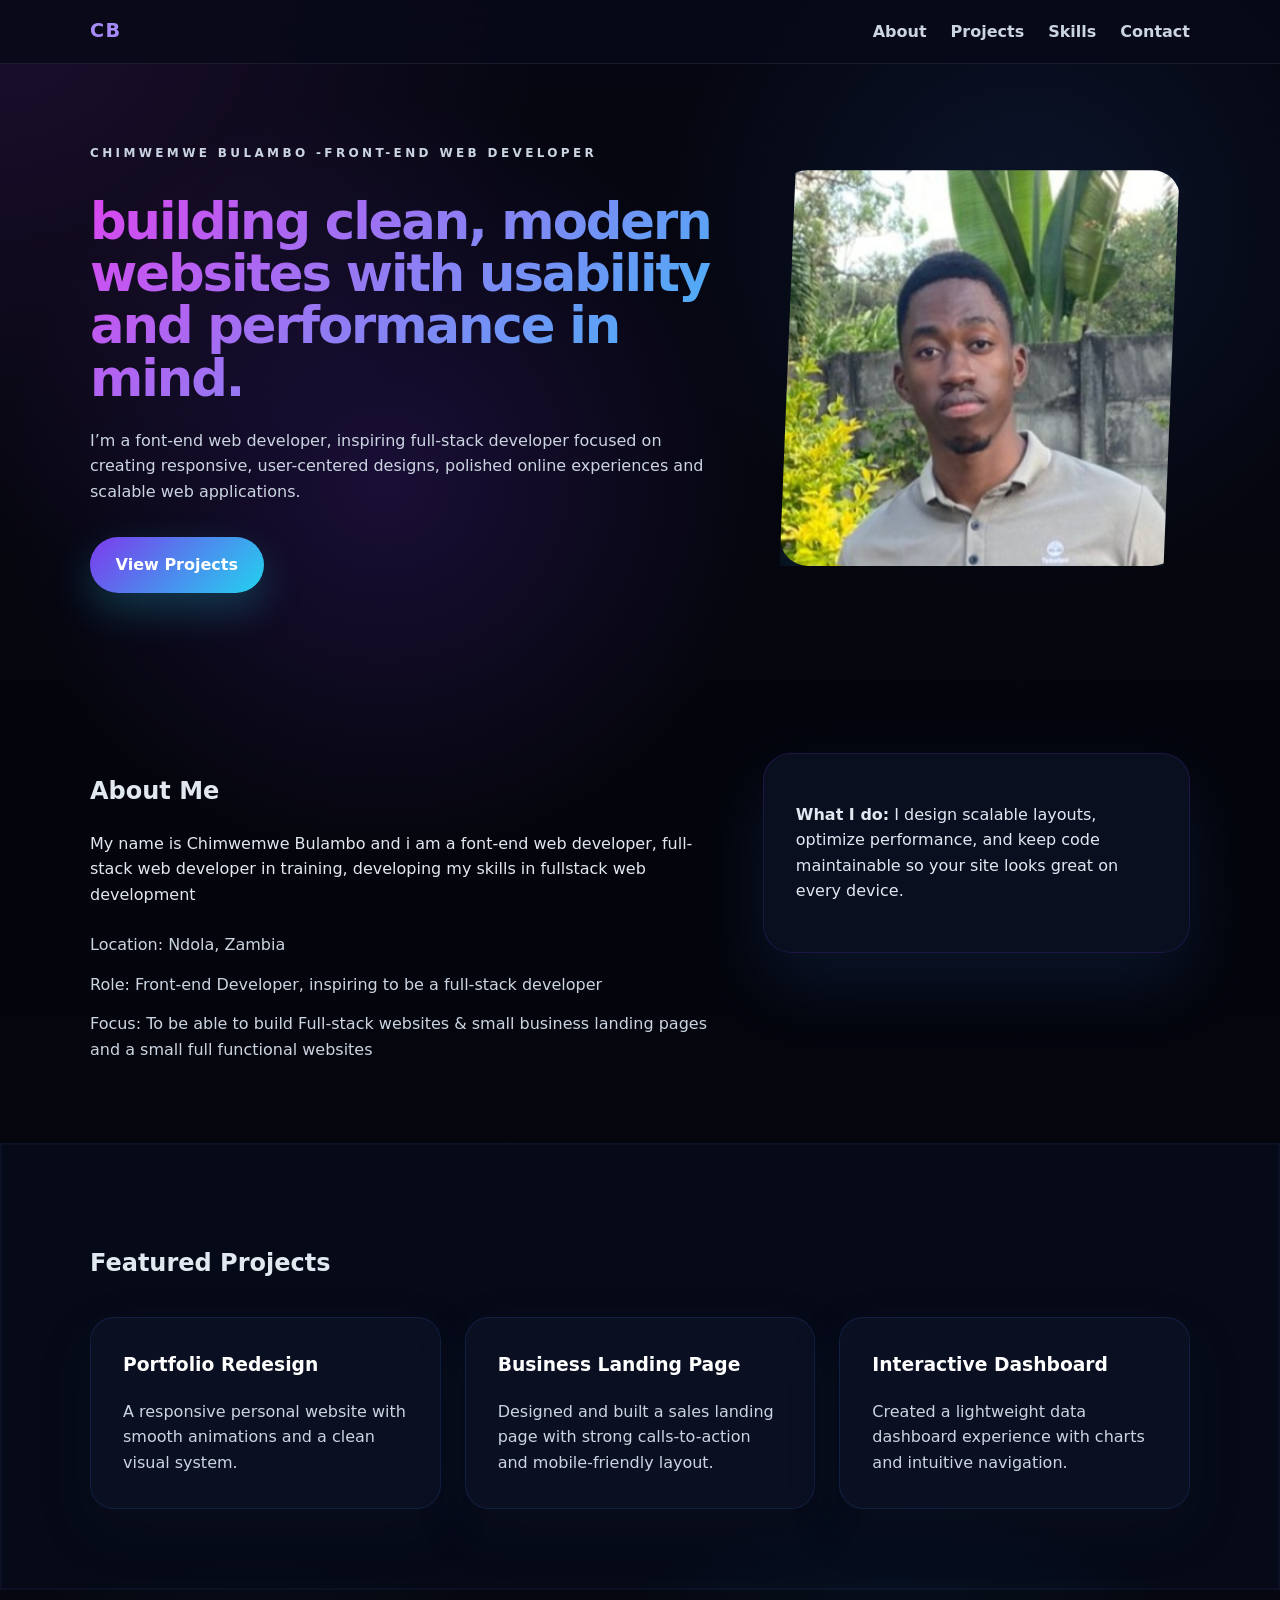
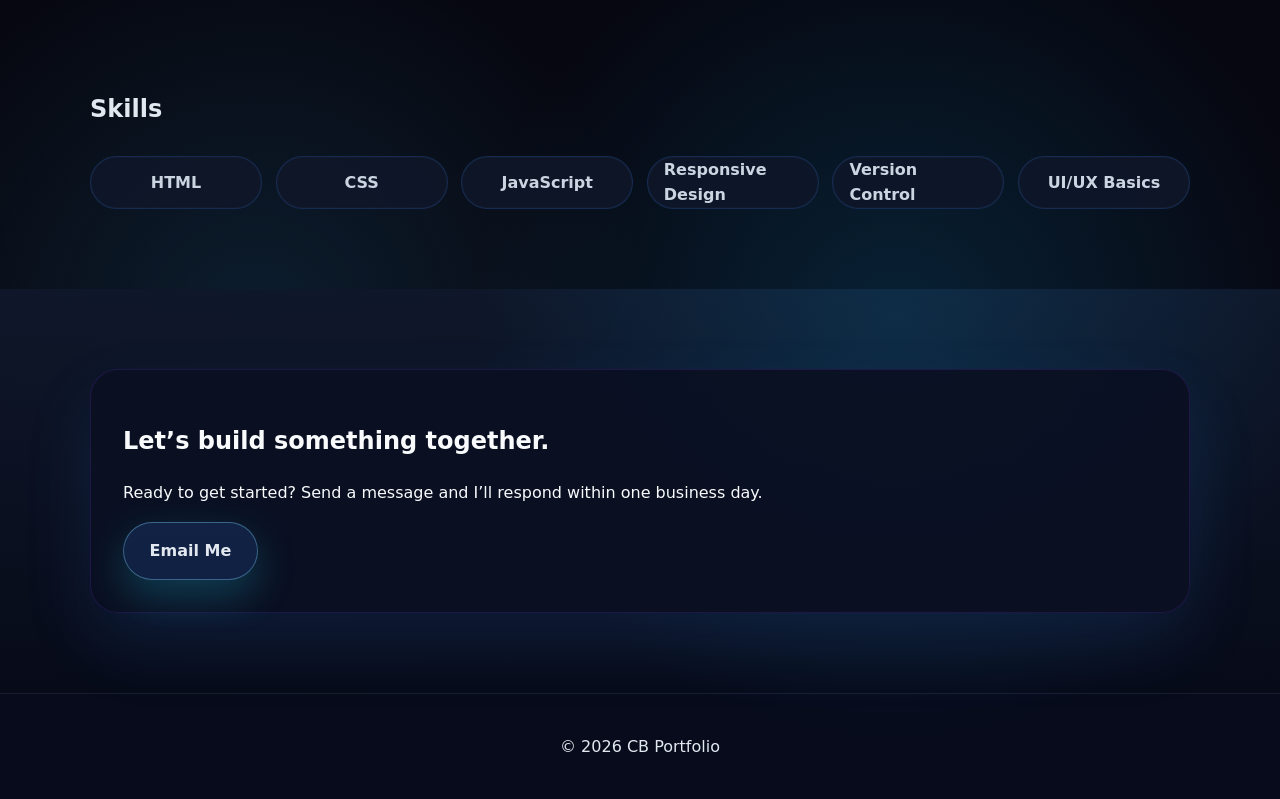
==== index.html @ ed91f406 "Addition of static personal portfolio main containts" ====
<!DOCTYPE html>
<html lang="en">
<head>
    <meta charset="UTF-8">
    <meta name="viewport" content="width=device-width, initial-scale=1.0">
    <meta name="description" content="Chimwemwe Bulambo's personal portfolio showcasing web development projects and skills.">
    <meta property="og:title" content="CB Portfolio">
    <meta property="og:description" content="Chimwemwe Bulambo's personal portfolio showcasing web development projects and skills.">
    <meta property="og:image" content="Assets/images/Screenshot_20260513_232614_Gallery.jpg">
    <title>Chimwemwe Bulambo</title>
    <link rel="stylesheet" href="styles.css">
</head>
<body>
    <header class="site-header">
        <div class="container header-inner">
            <a href="#home" class="brand">CB</a>
            <button class="menu-toggle" aria-expanded="false" aria-controls="main-nav">Menu</button>
            <nav id="main-nav" class="site-nav">
                <a href="#about">About</a>
                <a href="#projects">Projects</a>
                <a href="#skills">Skills</a>
                <a href="#contact">Contact</a>
            </nav>
        </div>
    </header>

    <main>
        <section id="home" class="hero section">
            <div class="container hero-grid">
                <div class="hero-content">
                    <p class="eyebrow">Chimwemwe Bulambo -Front-end web developer</p>
                    <h1>building clean, modern websites with usability and performance in mind.</h1>
                    <p>I’m a font-end web developer, inspiring full-stack developer focused on creating responsive, user-centered designs, polished online experiences and scalable web applications.</p>
                    <a href="#projects" class="button">View Projects</a>
                </div>
                <div class="hero-visual">
                    <img src="Assets/images/Screenshot_20260514_155618_Gallery.jpg" alt="Chimwemwe Bulambo" class="hero-image">
                </div>
            </div>
        </section>

        <section id="about" class="section">
            <div class="container split-grid">
                <div>
                    <h2>About Me</h2>
                    <p>My name is Chimwemwe Bulambo and i am a font-end web developer, full-stack web developer in training, developing my skills in fullstack web development</p>
                    <ul class="details-list">
                        <li>Location: Ndola, Zambia</li>
                        <li>Role: Front-end Developer, inspiring to be a full-stack developer</li>
                        <li>Focus: To be able to build Full-stack websites &amp; small business landing pages and a small full functional websites</li>
                    </ul>
                </div>
                <div class="about-card">
                    <p><strong>What I do:</strong> I design scalable layouts, optimize performance, and keep code maintainable so your site looks great on every device.</p>
                </div>
            </div>
        </section>

        <section id="projects" class="section bg-light">
            <div class="container">
                <h2>Featured Projects</h2>
                <div class="card-grid">
                    <article class="project-card">
                        <h3>Portfolio Redesign</h3>
                        <p>A responsive personal website with smooth animations and a clean visual system.</p>
                    </article>
                    <article class="project-card">
                        <h3>Business Landing Page</h3>
                        <p>Designed and built a sales landing page with strong calls-to-action and mobile-friendly layout.</p>
                    </article>
                    <article class="project-card">
                        <h3>Interactive Dashboard</h3>
                        <p>Created a lightweight data dashboard experience with charts and intuitive navigation.</p>
                    </article>
                </div>
            </div>
        </section>

        <section id="skills" class="section">
            <div class="container">
                <h2>Skills</h2>
                <div class="skills-grid">
                    <span>HTML</span>
                    <span>CSS</span>
                    <span>JavaScript</span>
                    <span>Responsive Design</span>
                    <span>Version Control</span>
                    <span>UI/UX Basics</span>
                </div>
            </div>
        </section>

        <section id="contact" class="section bg-primary text-light">
            <div class="container contact-card">
                <h2>Let’s build something together.</h2>
                <p>Ready to get started? Send a message and I’ll respond within one business day.</p>
                <a href="mailto:chimwemwebulambo000@gmail.com" class="button button-alt">Email Me</a>
            </div>
        </section>
    </main>

    <footer class="site-footer">
        <div class="container footer-inner">
            <p>© <span id="current-year"></span> CB Portfolio</p>
        </div>
    </footer>

    <script src="logic.js"></script>
</body>
</html>
---- styles.css ----
:root {
  color-scheme: dark;
  color: #e2e8f0;
  background: #02040f;
  font-family: Inter, system-ui, -apple-system, BlinkMacSystemFont, 'Segoe UI', sans-serif;
  line-height: 1.6;
  font-size: 16px;
}

* {
  box-sizing: border-box;
}

html {
  scroll-behavior: smooth;
}

body {
  margin: 0;
  min-height: 100vh;
  background: radial-gradient(circle at top left, rgba(131, 58, 180, 0.18), transparent 20%),
    radial-gradient(circle at 80% 10%, rgba(59, 130, 246, 0.12), transparent 15%),
    radial-gradient(circle at 20% 80%, rgba(56, 189, 248, 0.12), transparent 18%),
    linear-gradient(180deg, #050611 0%, #04050c 35%, #080914 100%);
  color: #e2e8f0;
  position: relative;
  overflow-x: hidden;
}

body::before {
  content: '';
  position: absolute;
  inset: 0;
  background: radial-gradient(circle at 30% 20%, rgba(124, 58, 237, 0.18), transparent 18%),
    radial-gradient(circle at 70% 80%, rgba(14, 165, 233, 0.16), transparent 20%);
  pointer-events: none;
  z-index: 0;
}

img {
  max-width: 100%;
  display: block;
}

.profile-image {
  width: 80%;
  border-radius: 16px;
  margin-bottom: 1.5rem;
  box-shadow: 0 16px 40px rgba(56, 189, 248, 0.12);
}

a {
  color: inherit;
  text-decoration: none;
}

.container {
  width: min(1100px, 100% - 2rem);
  margin: 0 auto;
  position: relative;
  z-index: 1;
}

.site-header {
  position: sticky;
  top: 0;
  z-index: 20;
  background: rgba(8, 10, 24, 0.88);
  backdrop-filter: blur(16px);
  border-bottom: 1px solid rgba(148, 163, 184, 0.12);
}

.header-inner {
  display: flex;
  align-items: center;
  justify-content: space-between;
  gap: 1rem;
  padding: 1rem 0;
}

.brand {
  font-weight: 800;
  font-size: 1.2rem;
  color: #a78bfa;
  letter-spacing: 0.08em;
}

.site-nav {
  display: flex;
  gap: 1.5rem;
  align-items: center;
}

.site-nav a {
  color: #cbd5e1;
  font-weight: 600;
  transition: color 0.25s ease, transform 0.25s ease;
}

.site-nav a:hover {
  color: #7dd3fc;
  transform: translateY(-1px);
}

.menu-toggle {
  display: none;
  border: 1px solid rgba(148, 163, 184, 0.32);
  background: rgba(15, 23, 42, 0.8);
  color: #e2e8f0;
  padding: 0.65rem 1rem;
  border-radius: 999px;
  font-weight: 600;
  cursor: pointer;
}

.hero {
  padding: 5rem 0 4rem;
}

.hero-grid {
  display: grid;
  gap: 3rem;
  align-items: center;
  grid-template-columns: minmax(0, 1.2fr) minmax(280px, 0.8fr);
}

.hero-content {
  max-width: 680px;
}

.hero-visual {
  display: flex;
  justify-content: center;
}

.hero-image {
  width: 100%;
  max-width: 400px;
  border-radius: 28px;
  box-shadow: 0 24px 60px rgba(56, 189, 248, 0.18);
  object-fit: cover;
  clip-path: polygon(4% 0, 100% 0, 96% 100%, 0% 100%);
}

.hero-visual {
  background: transparent;
}

.eyebrow {
  margin: 0 0 1rem;
  text-transform: uppercase;
  letter-spacing: 0.28em;
  font-size: 0.75rem;
  color: #7dd3fc;
  font-weight: 700;
}

.hero h1 {
  margin: 0 0 1.5rem;
  font-size: clamp(2.5rem, 4vw, 4rem);
  line-height: 1.02;
  letter-spacing: -0.04em;
  background: linear-gradient(135deg, #d946ef, #38bdf8);
  -webkit-background-clip: text;
  color: transparent;
}

.hero p {
  margin: 0 0 2rem;
  color: #cbd5e1;
  max-width: 42rem;
}

.button,
.button-alt {
  display: inline-flex;
  align-items: center;
  justify-content: center;
  padding: 0.95rem 1.6rem;
  border-radius: 999px;
  font-weight: 700;
  border: none;
  cursor: pointer;
  transition: transform 0.25s ease, box-shadow 0.25s ease, background 0.25s ease;
}

.button {
  background: linear-gradient(135deg, #7c3aed, #22d3ee);
  color: #ffffff;
  box-shadow: 0 16px 40px rgba(34, 211, 238, 0.24);
}

.button:hover {
  transform: translateY(-2px);
  box-shadow: 0 24px 60px rgba(34, 211, 238, 0.4);
}

.button-alt {
  background: rgba(59, 130, 246, 0.16);
  color: #e2e8f0;
  border: 1px solid rgba(125, 211, 252, 0.38);
}

.button-alt:hover {
  transform: translateY(-2px);
  box-shadow: 0 24px 40px rgba(125, 211, 252, 0.24);
}

.section {
  padding: 5rem 0;
}

.bg-light {
  background: rgba(7, 11, 25, 0.95);
  border: 1px solid rgba(59, 130, 246, 0.08);
  box-shadow: inset 0 0 0 1px rgba(255, 255, 255, 0.02);
}

.bg-primary {
  background: linear-gradient(180deg, rgba(15, 23, 42, 0.96), rgba(7, 11, 25, 0.96));
}

.text-light {
  color: #f8fafc;
}

.split-grid {
  display: grid;
  gap: 2rem;
  grid-template-columns: minmax(0, 1.2fr) minmax(280px, 0.8fr);
  align-items: start;
}

.about-card,
.contact-card {
  padding: 2rem;
  border-radius: 28px;
  background: rgba(11, 16, 34, 0.94);
  border: 1px solid rgba(124, 58, 237, 0.18);
  box-shadow: 0 32px 70px rgba(59, 130, 246, 0.12);
  transition: transform 0.25s ease, box-shadow 0.25s ease, border-color 0.25s ease;
}

.about-card:hover,
.contact-card:hover,
.project-card:hover {
  transform: translateY(-6px);
  box-shadow: 0 32px 80px rgba(124, 58, 237, 0.18), 0 0 24px rgba(56, 189, 248, 0.16);
  border-color: rgba(59, 130, 246, 0.27);
}

.details-list {
  list-style: none;
  padding: 0;
  margin: 1.5rem 0 0;
  display: grid;
  gap: 0.9rem;
  color: #cbd5e1;
}

.card-grid {
  display: grid;
  gap: 1.5rem;
  grid-template-columns: repeat(auto-fit, minmax(240px, 1fr));
  margin-top: 2.2rem;
}

.project-card {
  position: relative;
  padding: 2rem;
  background: rgba(11, 16, 34, 0.94);
  border-radius: 24px;
  border: 1px solid rgba(59, 130, 246, 0.14);
  box-shadow: 0 22px 50px rgba(15, 23, 42, 0.24);
  overflow: hidden;
  transition: transform 0.25s ease, box-shadow 0.25s ease, border-color 0.25s ease;
}

.project-card::before {
  content: '';
  position: absolute;
  inset: 0;
  background: radial-gradient(circle at top center, rgba(99, 102, 241, 0.08), transparent 30%);
  opacity: 0;
  transition: opacity 0.25s ease;
}

.project-card:hover::before {
  opacity: 1;
}

.project-card h3 {
  margin-top: 0;
  color: #ffffff;
}

.project-card p {
  margin: 1rem 0 0;
  color: #cbd5e1;
}

.skills-grid {
  display: grid;
  gap: 0.85rem;
  grid-template-columns: repeat(auto-fit, minmax(140px, 1fr));
  margin-top: 1.75rem;
}

.skills-grid span {
  display: inline-flex;
  align-items: center;
  justify-content: center;
  min-height: 3rem;
  padding: 0 1rem;
  border-radius: 999px;
  background: rgba(15, 23, 42, 0.9);
  color: #cbd5e1;
  font-weight: 600;
  border: 1px solid rgba(59, 130, 246, 0.2);
  box-shadow: inset 0 0 0 1px rgba(255,255,255,0.02);
}

.site-footer {
  padding: 1.5rem 0;
  background: rgba(8, 12, 28, 0.96);
  border-top: 1px solid rgba(148, 163, 184, 0.12);
}

.footer-inner {
  display: flex;
  justify-content: center;
}

/* Tablet and Medium Devices */
@media (max-width: 1024px) {
  .hero {
    padding: 4rem 0 3rem;
  }

  .section {
    padding: 4rem 0;
  }

  .hero h1 {
    font-size: clamp(2rem, 3vw, 3.5rem);
  }
}

/* Tablet */
@media (max-width: 900px) {
  .split-grid {
    grid-template-columns: 1fr;
  }

  .hero-grid {
    grid-template-columns: 1fr;
  }

  .card-grid {
    grid-template-columns: repeat(auto-fit, minmax(200px, 1fr));
  }

  .hero h1 {
    font-size: clamp(1.75rem, 5vw, 3rem);
  }

  h2 {
    font-size: clamp(1.5rem, 4vw, 2.2rem);
  }
}

/* Small Tablet and Large Mobile */
@media (max-width: 768px) {
  :root {
    font-size: 15px;
  }

  .container {
    width: min(100%, 100% - 1.5rem);
  }

  .hero {
    padding: 3rem 0 2.5rem;
  }

  .section {
    padding: 3rem 0;
  }

  .header-inner {
    padding: 0.8rem 0;
  }

  .button,
  .button-alt {
    padding: 0.85rem 1.4rem;
    font-size: 0.95rem;
    min-height: 44px;
  }

  .skills-grid {
    grid-template-columns: repeat(auto-fit, minmax(120px, 1fr));
    gap: 0.7rem;
  }

  .about-card,
  .contact-card {
    padding: 1.5rem;
  }

  .project-card {
    padding: 1.5rem;
  }
}

/* Mobile */
@media (max-width: 640px) {
  :root {
    font-size: 14px;
  }

  .site-nav {
    display: none;
    flex-direction: column;
    gap: 1rem;
    margin-top: 1rem;
  }

  .site-nav.open {
    display: flex;
  }

  .menu-toggle {
    display: inline-flex;
    padding: 0.6rem 0.9rem;
    font-size: 0.9rem;
  }

  .brand {
    font-size: 1rem;
  }

  .hero-content {
    max-width: 100%;
  }

  .hero h1 {
    font-size: clamp(1.5rem, 5vw, 2.5rem);
    margin-bottom: 1rem;
  }

  .eyebrow {
    font-size: 0.7rem;
    margin-bottom: 0.8rem;
  }

  .hero p {
    margin-bottom: 1.5rem;
    font-size: 0.95rem;
  }

  .hero {
    padding: 2.5rem 0 2rem;
  }

  .section {
    padding: 2.5rem 0;
  }

  h2 {
    font-size: clamp(1.25rem, 4vw, 1.8rem);
  }

  .details-list {
    margin-top: 1rem;
    gap: 0.7rem;
  }

  .details-list li {
    font-size: 0.9rem;
  }

  .split-grid {
    gap: 1.5rem;
  }

  .card-grid {
    grid-template-columns: 1fr;
    gap: 1.2rem;
  }

  .project-card {
    padding: 1.25rem;
  }

  .project-card h3 {
    font-size: 1.1rem;
  }

  .project-card p {
    font-size: 0.9rem;
  }

  .skills-grid {
    grid-template-columns: repeat(auto-fit, minmax(100px, 1fr));
    gap: 0.6rem;
  }

  .skills-grid span {
    min-height: 2.6rem;
    padding: 0 0.8rem;
    font-size: 0.85rem;
  }

  .about-card,
  .contact-card {
    padding: 1.25rem;
  }

  .about-card p,
  .contact-card p {
    font-size: 0.95rem;
  }

  .contact-card h2 {
    margin-bottom: 0.8rem;
  }

  .button,
  .button-alt {
    width: 100%;
    min-height: 44px;
    padding: 0.8rem 1.2rem;
  }
}

/* Extra Small Mobile */
@media (max-width: 480px) {
  :root {
    font-size: 13px;
  }

  .container {
    width: 100%;
    padding: 0 1rem;
  }

  .hero {
    padding: 2rem 0 1.5rem;
  }

  .section {
    padding: 2rem 0;
  }

  .header-inner {
    gap: 0.5rem;
    padding: 0.6rem 0;
  }

  .hero h1 {
    font-size: clamp(1.25rem, 5vw, 2rem);
  }

  .button,
  .button-alt {
    font-size: 0.85rem;
  }

  .skills-grid span {
    min-height: 2.4rem;
    font-size: 0.8rem;
  }
}
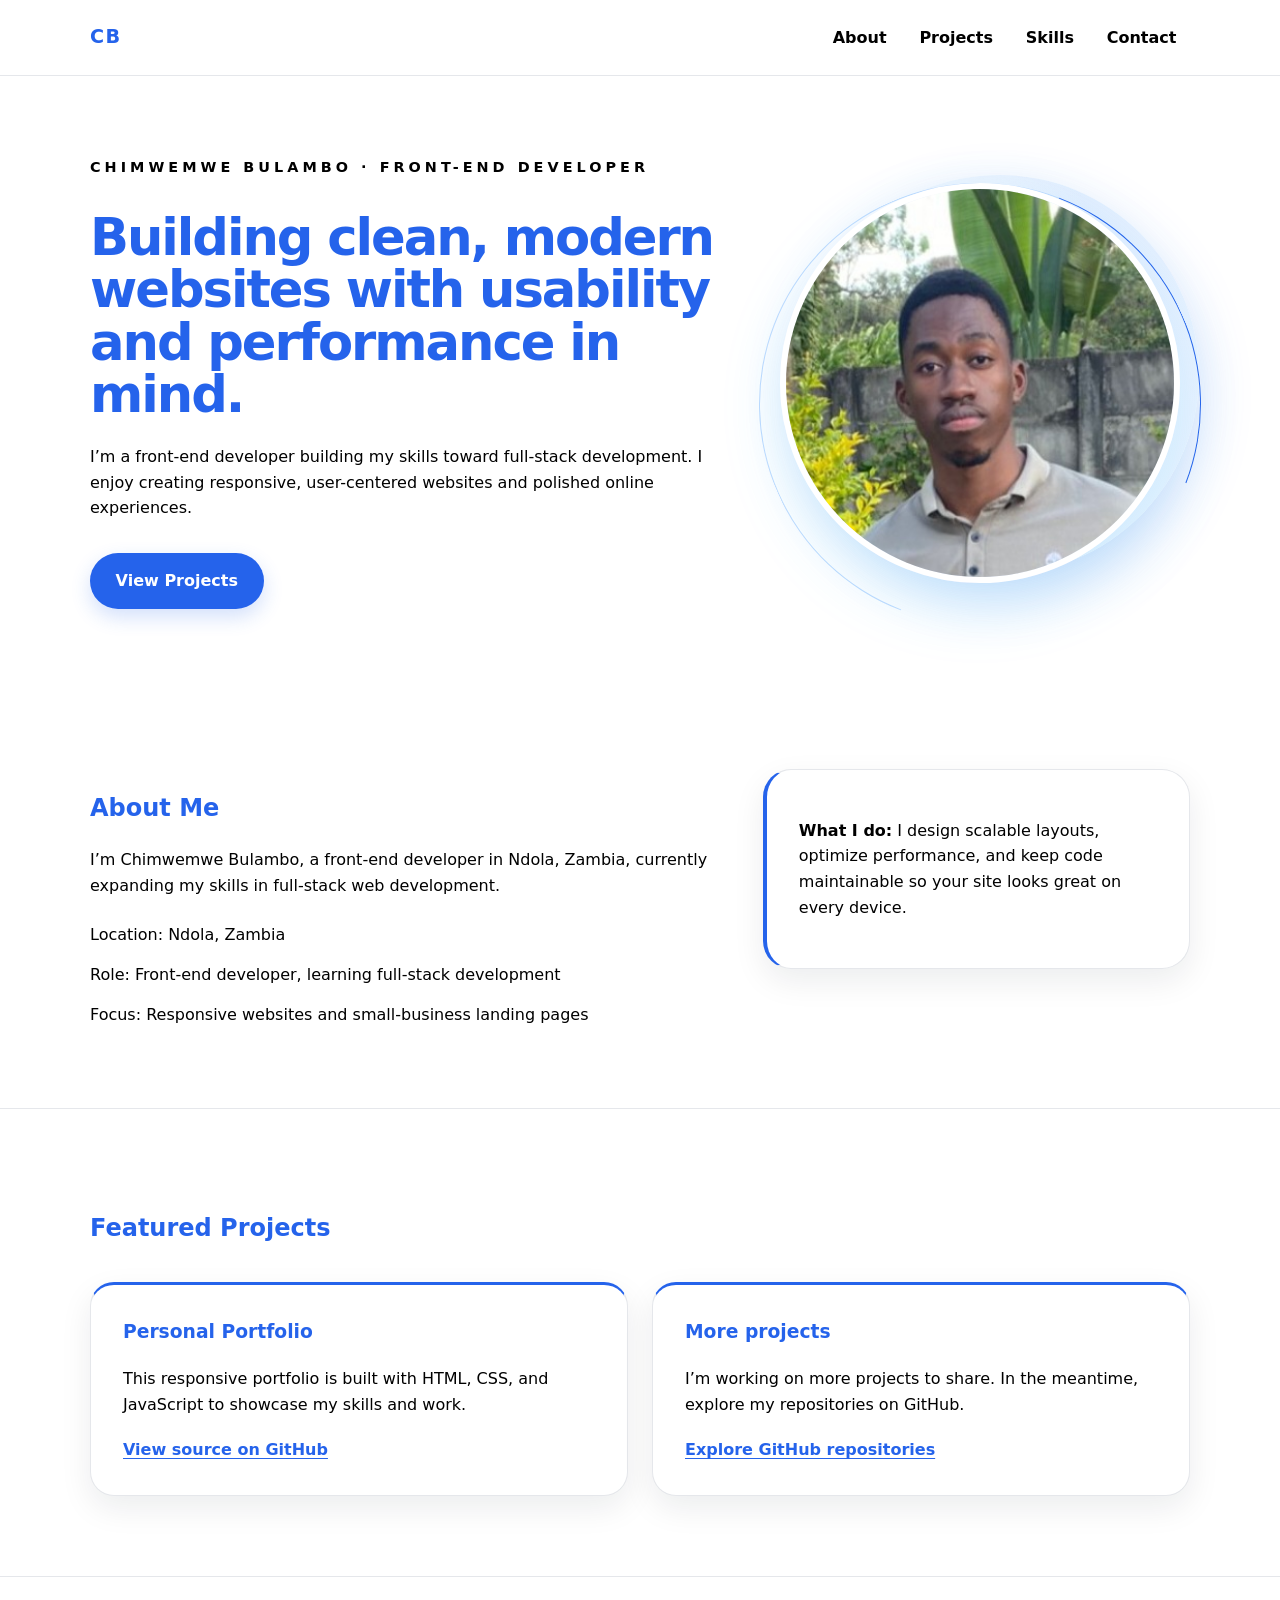
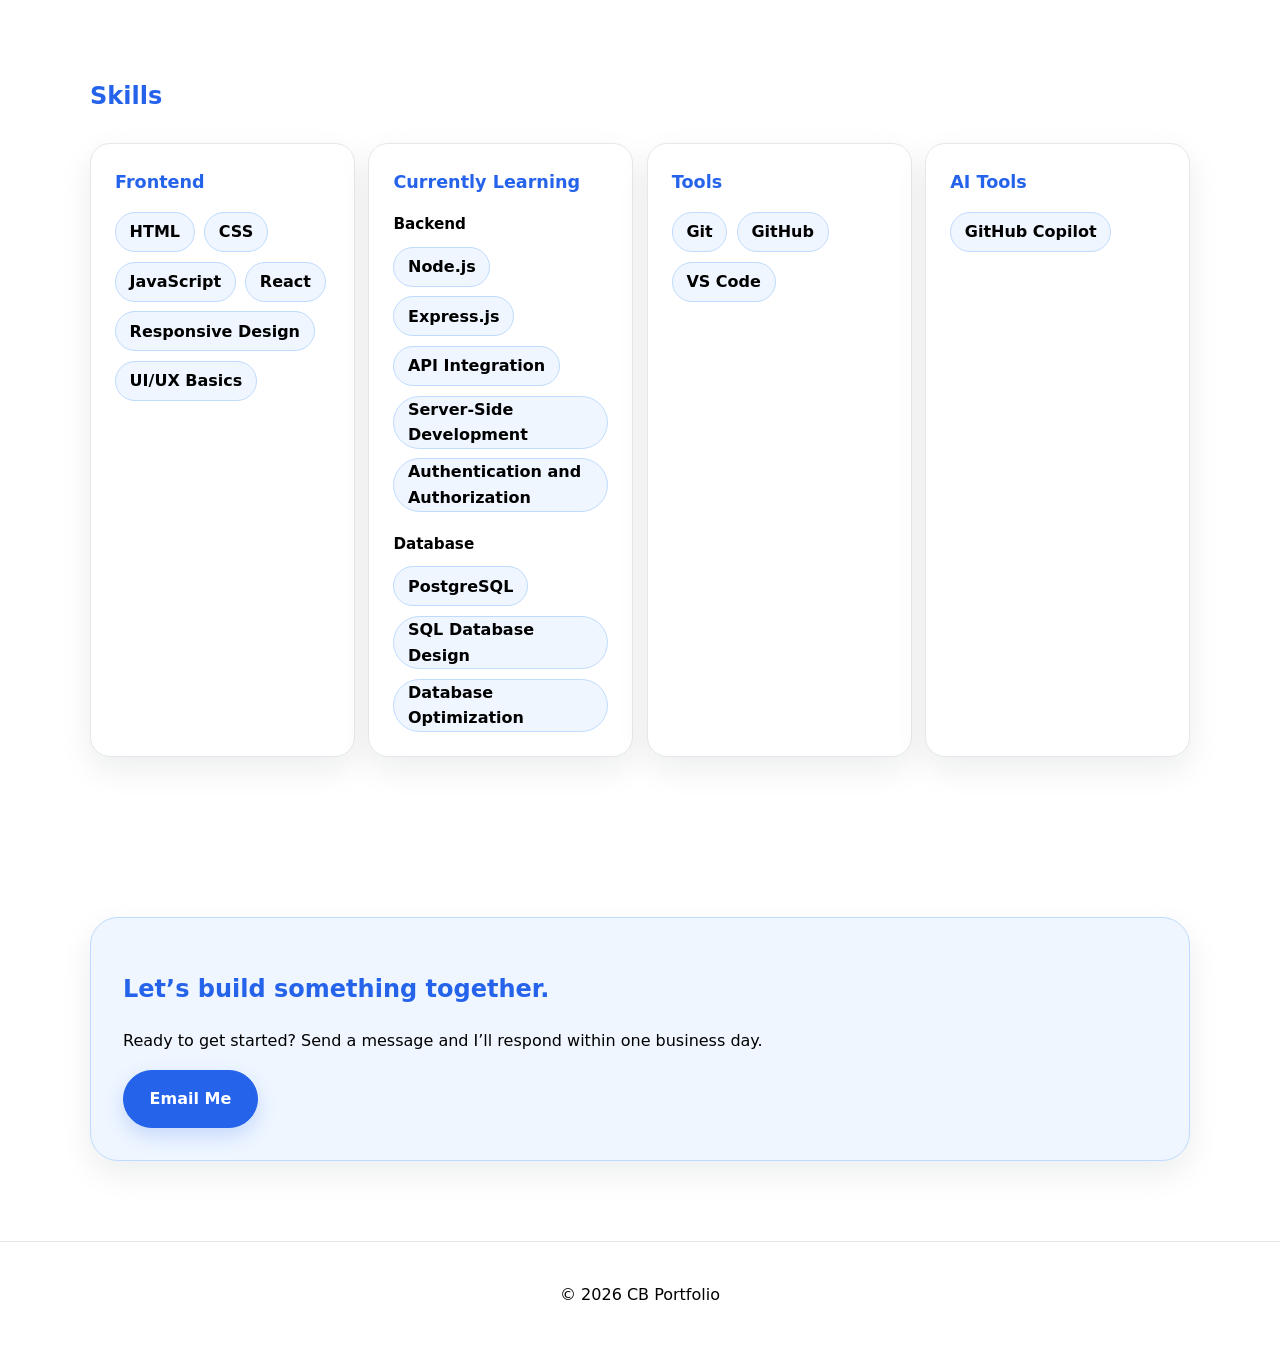
==== commit b638c420: "updated portfolio" ====
--- a/index.html
+++ b/index.html
@@ -6,15 +6,20 @@
     <meta name="description" content="Chimwemwe Bulambo's personal portfolio showcasing web development projects and skills.">
     <meta property="og:title" content="CB Portfolio">
     <meta property="og:description" content="Chimwemwe Bulambo's personal portfolio showcasing web development projects and skills.">
-    <meta property="og:image" content="Assets/images/Screenshot_20260513_232614_Gallery.jpg">
+    <meta property="og:type" content="website">
+    <meta property="og:image" content="https://bulambocodez.github.io/Assets/images/Screenshot_20260514_155618_Gallery.jpg">
     <title>Chimwemwe Bulambo</title>
+    <link rel="icon" type="image/svg+xml" href="Assets/icons/favicon.svg">
     <link rel="stylesheet" href="styles.css">
 </head>
 <body>
     <header class="site-header">
         <div class="container header-inner">
             <a href="#home" class="brand">CB</a>
-            <button class="menu-toggle" aria-expanded="false" aria-controls="main-nav">Menu</button>
+            <button class="menu-toggle" aria-expanded="false" aria-controls="main-nav" aria-label="Open navigation menu">
+                <span class="menu-icon" aria-hidden="true"></span>
+                <span class="menu-label">Menu</span>
+            </button>
             <nav id="main-nav" class="site-nav">
                 <a href="#about">About</a>
                 <a href="#projects">Projects</a>
@@ -28,9 +33,9 @@
         <section id="home" class="hero section">
             <div class="container hero-grid">
                 <div class="hero-content">
-                    <p class="eyebrow">Chimwemwe Bulambo -Front-end web developer</p>
-                    <h1>building clean, modern websites with usability and performance in mind.</h1>
-                    <p>I’m a font-end web developer, inspiring full-stack developer focused on creating responsive, user-centered designs, polished online experiences and scalable web applications.</p>
+                    <p class="eyebrow">Chimwemwe Bulambo · Front-end developer</p>
+                    <h1>Building clean, modern websites with usability and performance in mind.</h1>
+                    <p>I’m a front-end developer building my skills toward full-stack development. I enjoy creating responsive, user-centered websites and polished online experiences.</p>
                     <a href="#projects" class="button">View Projects</a>
                 </div>
                 <div class="hero-visual">
@@ -43,11 +48,11 @@
             <div class="container split-grid">
                 <div>
                     <h2>About Me</h2>
-                    <p>My name is Chimwemwe Bulambo and i am a font-end web developer, full-stack web developer in training, developing my skills in fullstack web development</p>
+                    <p>I’m Chimwemwe Bulambo, a front-end developer in Ndola, Zambia, currently expanding my skills in full-stack web development.</p>
                     <ul class="details-list">
                         <li>Location: Ndola, Zambia</li>
-                        <li>Role: Front-end Developer, inspiring to be a full-stack developer</li>
-                        <li>Focus: To be able to build Full-stack websites &amp; small business landing pages and a small full functional websites</li>
+                        <li>Role: Front-end developer, learning full-stack development</li>
+                        <li>Focus: Responsive websites and small-business landing pages</li>
                     </ul>
                 </div>
                 <div class="about-card">
@@ -61,16 +66,14 @@
                 <h2>Featured Projects</h2>
                 <div class="card-grid">
                     <article class="project-card">
-                        <h3>Portfolio Redesign</h3>
-                        <p>A responsive personal website with smooth animations and a clean visual system.</p>
+                        <h3>Personal Portfolio</h3>
+                        <p>This responsive portfolio is built with HTML, CSS, and JavaScript to showcase my skills and work.</p>
+                        <a class="project-link" href="https://github.com/BulamboCodez/BulamboCodez.github.io" target="_blank" rel="noopener noreferrer">View source on GitHub</a>
                     </article>
                     <article class="project-card">
-                        <h3>Business Landing Page</h3>
-                        <p>Designed and built a sales landing page with strong calls-to-action and mobile-friendly layout.</p>
-                    </article>
-                    <article class="project-card">
-                        <h3>Interactive Dashboard</h3>
-                        <p>Created a lightweight data dashboard experience with charts and intuitive navigation.</p>
+                        <h3>More projects</h3>
+                        <p>I’m working on more projects to share. In the meantime, explore my repositories on GitHub.</p>
+                        <a class="project-link" href="https://github.com/BulamboCodez?tab=repositories" target="_blank" rel="noopener noreferrer">Explore GitHub repositories</a>
                     </article>
                 </div>
             </div>
@@ -80,12 +83,54 @@
             <div class="container">
                 <h2>Skills</h2>
                 <div class="skills-grid">
-                    <span>HTML</span>
-                    <span>CSS</span>
-                    <span>JavaScript</span>
-                    <span>Responsive Design</span>
-                    <span>Version Control</span>
-                    <span>UI/UX Basics</span>
+                    <section class="skill-category">
+                        <h3>Frontend</h3>
+                        <div class="skill-list">
+                            <span>HTML</span>
+                            <span>CSS</span>
+                            <span>JavaScript</span>
+                            <span>React</span>
+                            <span>Responsive Design</span>
+                            <span>UI/UX Basics</span>
+                        </div>
+                    </section>
+                    <section class="skill-category">
+                        <h3>Currently Learning</h3>
+                        <div class="learning-groups">
+                            <div class="learning-group">
+                                <h4>Backend</h4>
+                                <div class="skill-list">
+                                    <span>Node.js</span>
+                                    <span>Express.js</span>
+                                    <span>API Integration</span>
+                                    <span>Server-Side Development</span>
+                                    <span>Authentication and Authorization</span>
+                                </div>
+                            </div>
+                            <div class="learning-group">
+                                <h4>Database</h4>
+                                <div class="skill-list">
+                                    <span>PostgreSQL</span>
+                                    <span>SQL Database Design</span>
+                                    <span>Database Optimization</span>
+                                </div>
+                            </div>
+                        </div>
+                    </section>
+                    <section class="skill-category">
+                        <h3>Tools</h3>
+                        <div class="skill-list">
+                            <span>Git</span>
+                            <span>GitHub</span>
+                            <span>VS Code</span>
+                        </div>
+                    </section>
+                    <section class="skill-category">
+                        <h3>AI Tools</h3>
+                        <div class="skill-list">
+                            <span>GitHub Copilot</span>
+                        </div>
+                    </section>
                 </div>
             </div>
         </section>
--- a/styles.css
+++ b/styles.css
@@ -1,7 +1,22 @@
 :root {
-  color-scheme: dark;
-  color: #e2e8f0;
-  background: #02040f;
+  --color-background: #ffffff;
+  --color-text: #000000;
+  --color-on-primary: #ffffff;
+  --color-primary: #2563eb;
+  --color-primary-hover: #1d4ed8;
+  --color-primary-soft: #eff6ff;
+  --color-primary-soft-strong: #dbeafe;
+  --color-border: #e5e7eb;
+  --color-primary-border: #bfdbfe;
+  --color-image-shadow-strong: rgba(56, 189, 248, 0.18);
+  --color-primary-shadow: rgba(37, 99, 235, 0.2);
+  --color-primary-shadow-strong: rgba(37, 99, 235, 0.25);
+  --color-card-shadow: rgba(15, 23, 42, 0.08);
+  --color-card-shadow-strong: rgba(15, 23, 42, 0.12);
+
+  color-scheme: light;
+  color: var(--color-text);
+  background: var(--color-background);
   font-family: Inter, system-ui, -apple-system, BlinkMacSystemFont, 'Segoe UI', sans-serif;
   line-height: 1.6;
   font-size: 16px;
@@ -18,23 +33,10 @@
 body {
   margin: 0;
   min-height: 100vh;
-  background: radial-gradient(circle at top left, rgba(131, 58, 180, 0.18), transparent 20%),
-    radial-gradient(circle at 80% 10%, rgba(59, 130, 246, 0.12), transparent 15%),
-    radial-gradient(circle at 20% 80%, rgba(56, 189, 248, 0.12), transparent 18%),
-    linear-gradient(180deg, #050611 0%, #04050c 35%, #080914 100%);
-  color: #e2e8f0;
+  background: var(--color-background);
+  color: var(--color-text);
   position: relative;
   overflow-x: hidden;
-}
-
-body::before {
-  content: '';
-  position: absolute;
-  inset: 0;
-  background: radial-gradient(circle at 30% 20%, rgba(124, 58, 237, 0.18), transparent 18%),
-    radial-gradient(circle at 70% 80%, rgba(14, 165, 233, 0.16), transparent 20%);
-  pointer-events: none;
-  z-index: 0;
 }
 
 img {
@@ -42,16 +44,15 @@
   display: block;
 }
 
-.profile-image {
-  width: 80%;
-  border-radius: 16px;
-  margin-bottom: 1.5rem;
-  box-shadow: 0 16px 40px rgba(56, 189, 248, 0.12);
-}
-
 a {
   color: inherit;
   text-decoration: none;
+}
+
+a:focus-visible,
+button:focus-visible {
+  outline: 3px solid var(--color-primary);
+  outline-offset: 4px;
 }
 
 .container {
@@ -65,9 +66,8 @@
   position: sticky;
   top: 0;
   z-index: 20;
-  background: rgba(8, 10, 24, 0.88);
-  backdrop-filter: blur(16px);
-  border-bottom: 1px solid rgba(148, 163, 184, 0.12);
+  background: var(--color-background);
+  border-bottom: 1px solid var(--color-border);
 }
 
 .header-inner {
@@ -76,45 +76,98 @@
   justify-content: space-between;
   gap: 1rem;
   padding: 1rem 0;
+  position: relative;
 }
 
 .brand {
   font-weight: 800;
   font-size: 1.2rem;
-  color: #a78bfa;
+  color: var(--color-primary);
   letter-spacing: 0.08em;
 }
 
 .site-nav {
   display: flex;
-  gap: 1.5rem;
+  gap: 0.35rem;
   align-items: center;
 }
 
 .site-nav a {
-  color: #cbd5e1;
+  padding: 0.55rem 0.85rem;
+  border-radius: 999px;
+  color: var(--color-text);
   font-weight: 600;
-  transition: color 0.25s ease, transform 0.25s ease;
+  transition: color 0.2s ease, background 0.2s ease;
 }
 
 .site-nav a:hover {
-  color: #7dd3fc;
-  transform: translateY(-1px);
+  color: var(--color-primary);
+  background: var(--color-primary-soft);
 }
 
 .menu-toggle {
   display: none;
-  border: 1px solid rgba(148, 163, 184, 0.32);
-  background: rgba(15, 23, 42, 0.8);
-  color: #e2e8f0;
+  align-items: center;
+  gap: 0.55rem;
+  border: 1px solid var(--color-primary);
+  background: var(--color-primary);
+  color: var(--color-on-primary);
   padding: 0.65rem 1rem;
   border-radius: 999px;
   font-weight: 600;
   cursor: pointer;
+  transition: background 0.2s ease, box-shadow 0.2s ease;
+}
+
+.menu-toggle:hover {
+  background: var(--color-primary-hover);
+  box-shadow: 0 6px 16px var(--color-primary-shadow);
+}
+
+.menu-icon {
+  position: relative;
+  width: 1rem;
+  height: 2px;
+  border-radius: 2px;
+  background: currentColor;
+  transition: background 0.2s ease;
+}
+
+.menu-icon::before,
+.menu-icon::after {
+  content: '';
+  position: absolute;
+  left: 0;
+  width: 100%;
+  height: 2px;
+  border-radius: 2px;
+  background: currentColor;
+  transition: transform 0.2s ease;
+}
+
+.menu-icon::before {
+  transform: translateY(-5px);
+}
+
+.menu-icon::after {
+  transform: translateY(5px);
+}
+
+.menu-toggle[aria-expanded='true'] .menu-icon {
+  background: transparent;
+}
+
+.menu-toggle[aria-expanded='true'] .menu-icon::before {
+  transform: rotate(45deg);
+}
+
+.menu-toggle[aria-expanded='true'] .menu-icon::after {
+  transform: rotate(-45deg);
 }
 
 .hero {
   padding: 5rem 0 4rem;
+  background: var(--color-background);
 }
 
 .hero-grid {
@@ -131,27 +184,56 @@
 .hero-visual {
   display: flex;
   justify-content: center;
+  position: relative;
+  isolation: isolate;
+}
+
+.hero-visual::before {
+  content: '';
+  position: absolute;
+  z-index: -1;
+  width: min(95%, 410px);
+  aspect-ratio: 1;
+  border-radius: 50%;
+  background:
+    radial-gradient(circle at 68% 32%, var(--color-background) 0 2px, transparent 3px),
+    radial-gradient(circle at 34% 72%, var(--color-background) 0 3px, transparent 4px),
+    radial-gradient(ellipse at 38% 30%, var(--color-background) 0 5%, transparent 45%),
+    linear-gradient(145deg, var(--color-primary-soft-strong), var(--color-primary-soft));
+  box-shadow: 0 20px 55px var(--color-primary-shadow);
+  transform: translate(5%, -2%);
+}
+
+.hero-visual::after {
+  content: '';
+  position: absolute;
+  z-index: -1;
+  width: min(105%, 440px);
+  aspect-ratio: 1;
+  border: 1px solid var(--color-primary-border);
+  border-right-color: var(--color-primary);
+  border-bottom-color: transparent;
+  border-radius: 50%;
+  background: radial-gradient(circle at 84% 18%, var(--color-primary) 0 5px, transparent 6px);
+  transform: rotate(-24deg);
 }
 
 .hero-image {
   width: 100%;
   max-width: 400px;
-  border-radius: 28px;
-  box-shadow: 0 24px 60px rgba(56, 189, 248, 0.18);
+  aspect-ratio: 1;
+  border-radius: 50%;
+  border: 6px solid var(--color-background);
+  box-shadow: 0 24px 60px var(--color-image-shadow-strong);
   object-fit: cover;
-  clip-path: polygon(4% 0, 100% 0, 96% 100%, 0% 100%);
-}
-
-.hero-visual {
-  background: transparent;
 }
 
 .eyebrow {
   margin: 0 0 1rem;
   text-transform: uppercase;
   letter-spacing: 0.28em;
-  font-size: 0.75rem;
-  color: #7dd3fc;
+  font-size: 0.9rem;
+  color: var(--color-primary);
   font-weight: 700;
 }
 
@@ -160,14 +242,12 @@
   font-size: clamp(2.5rem, 4vw, 4rem);
   line-height: 1.02;
   letter-spacing: -0.04em;
-  background: linear-gradient(135deg, #d946ef, #38bdf8);
-  -webkit-background-clip: text;
-  color: transparent;
+  color: var(--color-primary);
 }
 
 .hero p {
   margin: 0 0 2rem;
-  color: #cbd5e1;
+  color: var(--color-text);
   max-width: 42rem;
 }
 
@@ -185,25 +265,27 @@
 }
 
 .button {
-  background: linear-gradient(135deg, #7c3aed, #22d3ee);
-  color: #ffffff;
-  box-shadow: 0 16px 40px rgba(34, 211, 238, 0.24);
+  background: var(--color-primary);
+  color: var(--color-on-primary);
+  box-shadow: 0 8px 20px var(--color-primary-shadow);
 }
 
 .button:hover {
   transform: translateY(-2px);
-  box-shadow: 0 24px 60px rgba(34, 211, 238, 0.4);
+  background: var(--color-primary-hover);
+  box-shadow: 0 12px 24px var(--color-primary-shadow-strong);
 }
 
 .button-alt {
-  background: rgba(59, 130, 246, 0.16);
-  color: #e2e8f0;
-  border: 1px solid rgba(125, 211, 252, 0.38);
+  background: var(--color-primary);
+  color: var(--color-on-primary);
+  border: 1px solid var(--color-primary);
 }
 
 .button-alt:hover {
   transform: translateY(-2px);
-  box-shadow: 0 24px 40px rgba(125, 211, 252, 0.24);
+  background: var(--color-primary-hover);
+  box-shadow: 0 12px 24px var(--color-primary-shadow-strong);
 }
 
 .section {
@@ -211,17 +293,21 @@
 }
 
 .bg-light {
-  background: rgba(7, 11, 25, 0.95);
-  border: 1px solid rgba(59, 130, 246, 0.08);
-  box-shadow: inset 0 0 0 1px rgba(255, 255, 255, 0.02);
+  background: var(--color-background);
+  border-block: 1px solid var(--color-border);
 }
 
 .bg-primary {
-  background: linear-gradient(180deg, rgba(15, 23, 42, 0.96), rgba(7, 11, 25, 0.96));
+  background: var(--color-background);
 }
 
 .text-light {
-  color: #f8fafc;
+  color: var(--color-text);
+}
+
+h2,
+h3 {
+  color: var(--color-primary);
 }
 
 .split-grid {
@@ -235,18 +321,27 @@
 .contact-card {
   padding: 2rem;
   border-radius: 28px;
-  background: rgba(11, 16, 34, 0.94);
-  border: 1px solid rgba(124, 58, 237, 0.18);
-  box-shadow: 0 32px 70px rgba(59, 130, 246, 0.12);
+  background: var(--color-background);
+  border: 1px solid var(--color-border);
+  box-shadow: 0 12px 32px var(--color-card-shadow);
   transition: transform 0.25s ease, box-shadow 0.25s ease, border-color 0.25s ease;
+}
+
+.about-card {
+  border-left: 4px solid var(--color-primary);
+}
+
+.contact-card {
+  background: var(--color-primary-soft);
+  border-color: var(--color-primary-border);
 }
 
 .about-card:hover,
 .contact-card:hover,
 .project-card:hover {
   transform: translateY(-6px);
-  box-shadow: 0 32px 80px rgba(124, 58, 237, 0.18), 0 0 24px rgba(56, 189, 248, 0.16);
-  border-color: rgba(59, 130, 246, 0.27);
+  box-shadow: 0 18px 40px var(--color-card-shadow-strong);
+  border-color: var(--color-primary-border);
 }
 
 .details-list {
@@ -255,7 +350,7 @@
   margin: 1.5rem 0 0;
   display: grid;
   gap: 0.9rem;
-  color: #cbd5e1;
+  color: var(--color-text);
 }
 
 .card-grid {
@@ -268,67 +363,127 @@
 .project-card {
   position: relative;
   padding: 2rem;
-  background: rgba(11, 16, 34, 0.94);
+  background: var(--color-background);
   border-radius: 24px;
-  border: 1px solid rgba(59, 130, 246, 0.14);
-  box-shadow: 0 22px 50px rgba(15, 23, 42, 0.24);
+  border: 1px solid var(--color-border);
+  border-top: 3px solid var(--color-primary);
+  box-shadow: 0 12px 32px var(--color-card-shadow);
   overflow: hidden;
   transition: transform 0.25s ease, box-shadow 0.25s ease, border-color 0.25s ease;
 }
 
-.project-card::before {
-  content: '';
-  position: absolute;
-  inset: 0;
-  background: radial-gradient(circle at top center, rgba(99, 102, 241, 0.08), transparent 30%);
-  opacity: 0;
-  transition: opacity 0.25s ease;
-}
-
-.project-card:hover::before {
-  opacity: 1;
-}
-
 .project-card h3 {
   margin-top: 0;
-  color: #ffffff;
+  color: var(--color-primary);
 }
 
 .project-card p {
   margin: 1rem 0 0;
-  color: #cbd5e1;
+  color: var(--color-text);
+}
+
+.project-link {
+  display: inline-block;
+  margin-top: 1.25rem;
+  color: var(--color-primary);
+  font-weight: 700;
+  text-decoration: underline;
+  text-underline-offset: 0.2em;
+}
+
+.project-link:hover {
+  color: var(--color-primary-hover);
 }
 
 .skills-grid {
   display: grid;
   gap: 0.85rem;
-  grid-template-columns: repeat(auto-fit, minmax(140px, 1fr));
+  grid-template-columns: repeat(auto-fit, minmax(220px, 1fr));
   margin-top: 1.75rem;
 }
 
-.skills-grid span {
+.skill-category {
+  padding: 1.5rem;
+  border: 1px solid var(--color-border);
+  border-radius: 20px;
+  background: var(--color-background);
+  box-shadow: 0 12px 32px var(--color-card-shadow);
+}
+
+.skill-category h3 {
+  margin: 0 0 1rem;
+  font-size: 1.1rem;
+}
+
+.learning-groups {
+  display: grid;
+  gap: 1.25rem;
+}
+
+.learning-group h4 {
+  margin: 0 0 0.65rem;
+  color: var(--color-text);
+  font-size: 0.95rem;
+}
+
+.skill-list {
+  display: flex;
+  flex-wrap: wrap;
+  gap: 0.6rem;
+}
+
+.skill-list span {
   display: inline-flex;
   align-items: center;
   justify-content: center;
-  min-height: 3rem;
-  padding: 0 1rem;
+  min-height: 2.5rem;
+  padding: 0 0.85rem;
   border-radius: 999px;
-  background: rgba(15, 23, 42, 0.9);
-  color: #cbd5e1;
+  background: var(--color-primary-soft);
+  color: var(--color-text);
   font-weight: 600;
-  border: 1px solid rgba(59, 130, 246, 0.2);
-  box-shadow: inset 0 0 0 1px rgba(255,255,255,0.02);
+  border: 1px solid var(--color-primary-border);
+  transition: background 0.2s ease, color 0.2s ease, transform 0.2s ease;
+}
+
+.skill-list span:hover {
+  background: var(--color-primary);
+  color: var(--color-on-primary);
+  transform: translateY(-2px);
 }
 
 .site-footer {
   padding: 1.5rem 0;
-  background: rgba(8, 12, 28, 0.96);
-  border-top: 1px solid rgba(148, 163, 184, 0.12);
+  background: var(--color-background);
+  border-top: 1px solid var(--color-border);
 }
 
 .footer-inner {
   display: flex;
   justify-content: center;
+}
+
+@keyframes menu-enter {
+  from {
+    opacity: 0;
+    transform: translateY(-0.35rem);
+  }
+
+  to {
+    opacity: 1;
+    transform: translateY(0);
+  }
+}
+
+@media (prefers-reduced-motion: reduce) {
+  *,
+  *::before,
+  *::after {
+    scroll-behavior: auto !important;
+    animation-duration: 0.01ms !important;
+    animation-iteration-count: 1 !important;
+    transition-duration: 0.01ms !important;
+  }
 }
 
 /* Tablet and Medium Devices */
@@ -399,7 +554,7 @@
   }
 
   .skills-grid {
-    grid-template-columns: repeat(auto-fit, minmax(120px, 1fr));
+    grid-template-columns: repeat(auto-fit, minmax(220px, 1fr));
     gap: 0.7rem;
   }
 
@@ -422,12 +577,28 @@
   .site-nav {
     display: none;
     flex-direction: column;
-    gap: 1rem;
-    margin-top: 1rem;
+    align-items: stretch;
+    gap: 0.25rem;
+    position: absolute;
+    top: calc(100% + 0.5rem);
+    right: 0;
+    width: min(20rem, calc(100vw - 2rem));
+    margin: 0;
+    padding: 0.6rem;
+    border: 1px solid var(--color-border);
+    border-radius: 1rem;
+    background: var(--color-background);
+    box-shadow: 0 16px 36px var(--color-card-shadow-strong);
   }
 
   .site-nav.open {
     display: flex;
+    animation: menu-enter 0.18s ease-out;
+  }
+
+  .site-nav a {
+    padding: 0.8rem 1rem;
+    border-radius: 0.65rem;
   }
 
   .menu-toggle {
@@ -436,6 +607,10 @@
     font-size: 0.9rem;
   }
 
+  .menu-toggle[aria-expanded='true'] {
+    background: var(--color-primary-hover);
+  }
+
   .brand {
     font-size: 1rem;
   }
@@ -450,7 +625,7 @@
   }
 
   .eyebrow {
-    font-size: 0.7rem;
+    font-size: 0.8rem;
     margin-bottom: 0.8rem;
   }
 
@@ -502,11 +677,15 @@
   }
 
   .skills-grid {
-    grid-template-columns: repeat(auto-fit, minmax(100px, 1fr));
+    grid-template-columns: 1fr;
     gap: 0.6rem;
   }
 
-  .skills-grid span {
+  .skill-category {
+    padding: 1.25rem;
+  }
+
+  .skill-list span {
     min-height: 2.6rem;
     padding: 0 0.8rem;
     font-size: 0.85rem;
@@ -567,7 +746,7 @@
     font-size: 0.85rem;
   }
 
-  .skills-grid span {
+  .skill-list span {
     min-height: 2.4rem;
     font-size: 0.8rem;
   }
